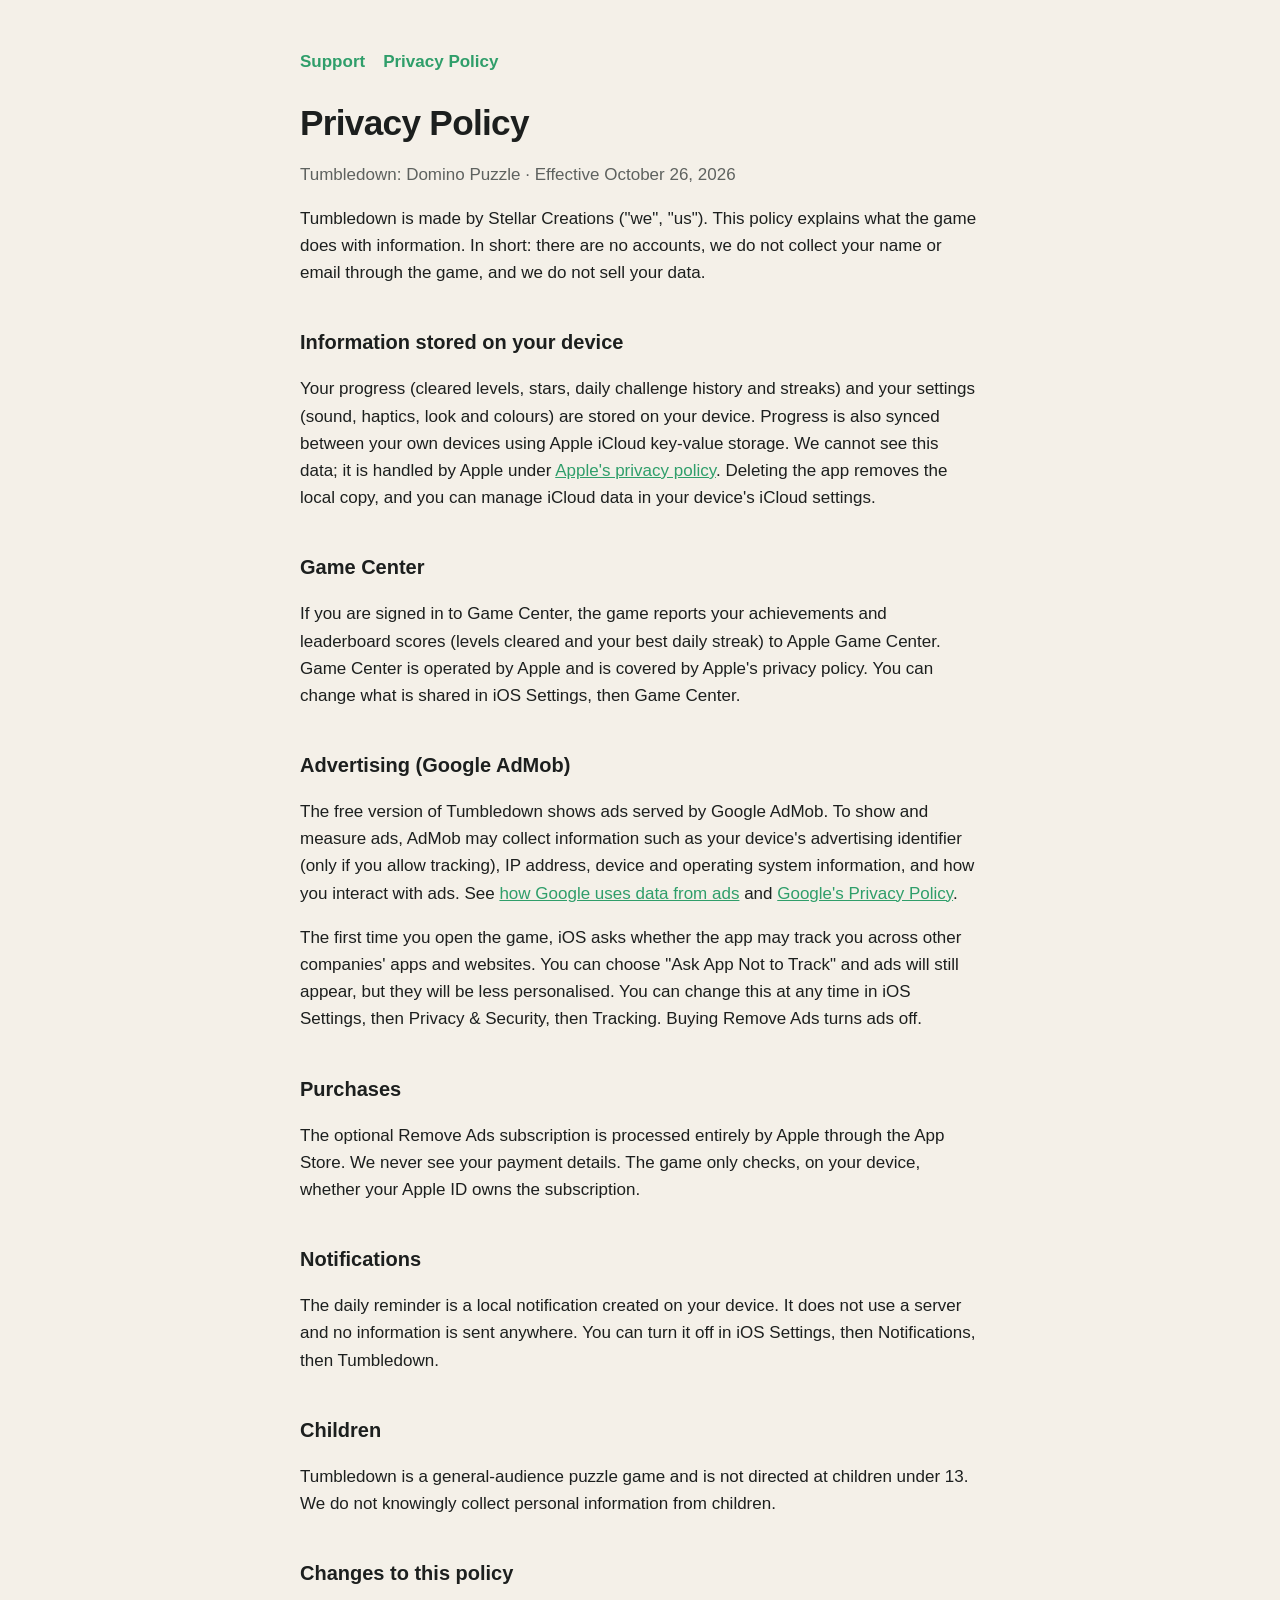
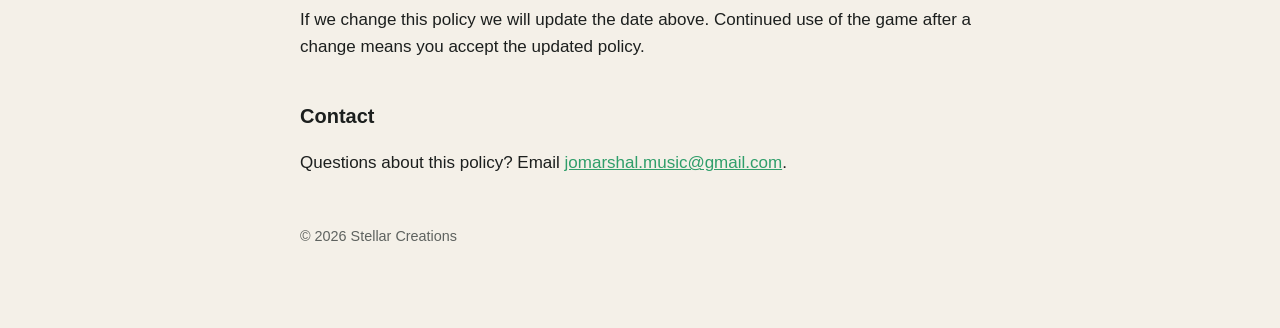
==== privacy.html @ 967f4ca4 "Tumbledown support and privacy pages" ====
<!doctype html><html lang="en"><head><meta charset="utf-8"><meta name="viewport" content="width=device-width,initial-scale=1"><title>Tumbledown Privacy Policy</title><link rel="stylesheet" href="style.css"></head><body><main>
<nav><a href="./">Support</a><a href="privacy.html">Privacy Policy</a></nav>
<h1>Privacy Policy</h1>
<p class="muted">Tumbledown: Domino Puzzle &middot; Effective October 26, 2026</p>
<p>Tumbledown is made by Stellar Creations ("we", "us"). This policy explains what the game does with information. In short: there are no accounts, we do not collect your name or email through the game, and we do not sell your data.</p>

<h2>Information stored on your device</h2>
<p>Your progress (cleared levels, stars, daily challenge history and streaks) and your settings (sound, haptics, look and colours) are stored on your device. Progress is also synced between your own devices using Apple iCloud key-value storage. We cannot see this data; it is handled by Apple under <a href="https://www.apple.com/legal/privacy/">Apple's privacy policy</a>. Deleting the app removes the local copy, and you can manage iCloud data in your device's iCloud settings.</p>

<h2>Game Center</h2>
<p>If you are signed in to Game Center, the game reports your achievements and leaderboard scores (levels cleared and your best daily streak) to Apple Game Center. Game Center is operated by Apple and is covered by Apple's privacy policy. You can change what is shared in iOS Settings, then Game Center.</p>

<h2>Advertising (Google AdMob)</h2>
<p>The free version of Tumbledown shows ads served by Google AdMob. To show and measure ads, AdMob may collect information such as your device's advertising identifier (only if you allow tracking), IP address, device and operating system information, and how you interact with ads. See <a href="https://policies.google.com/technologies/ads">how Google uses data from ads</a> and <a href="https://policies.google.com/privacy">Google's Privacy Policy</a>.</p>
<p>The first time you open the game, iOS asks whether the app may track you across other companies' apps and websites. You can choose "Ask App Not to Track" and ads will still appear, but they will be less personalised. You can change this at any time in iOS Settings, then Privacy &amp; Security, then Tracking. Buying Remove Ads turns ads off.</p>

<h2>Purchases</h2>
<p>The optional Remove Ads subscription is processed entirely by Apple through the App Store. We never see your payment details. The game only checks, on your device, whether your Apple ID owns the subscription.</p>

<h2>Notifications</h2>
<p>The daily reminder is a local notification created on your device. It does not use a server and no information is sent anywhere. You can turn it off in iOS Settings, then Notifications, then Tumbledown.</p>

<h2>Children</h2>
<p>Tumbledown is a general-audience puzzle game and is not directed at children under 13. We do not knowingly collect personal information from children.</p>

<h2>Changes to this policy</h2>
<p>If we change this policy we will update the date above. Continued use of the game after a change means you accept the updated policy.</p>

<h2>Contact</h2>
<p>Questions about this policy? Email <a href="mailto:jomarshal.music@gmail.com">jomarshal.music@gmail.com</a>.</p>

<footer>&copy; 2026 Stellar Creations</footer>
</main></body></html>
---- style.css ----
:root{--bg:#f4f0e8;--ink:#1c1f1e;--muted:#5e625f;--line:#ddd6c8;--card:#eae4d8;--accent:#2f9e6a}
@media (prefers-color-scheme:dark){:root{--bg:#0f2b27;--ink:#f3eee0;--muted:#b9b5a6;--line:#22504a;--card:#163a34;--accent:#46c987}}
*{box-sizing:border-box}body{margin:0;background:var(--bg);color:var(--ink);font:17px/1.6 -apple-system,BlinkMacSystemFont,"Segoe UI",Roboto,Helvetica,Arial,sans-serif}
main{max-width:720px;margin:0 auto;padding:48px 20px 80px}h1{font-size:2.2rem;line-height:1.15;margin:0 0 .3em;letter-spacing:-.02em}
h2{font-size:1.25rem;margin:2em 0 .4em}p,li{color:var(--ink)}.muted{color:var(--muted)}a{color:var(--accent)}
.card{background:var(--card);border:1px solid var(--line);border-radius:16px;padding:18px 20px;margin:16px 0}
nav{display:flex;gap:18px;margin-bottom:28px;font-weight:600}nav a{text-decoration:none}footer{margin-top:48px;color:var(--muted);font-size:.9rem}
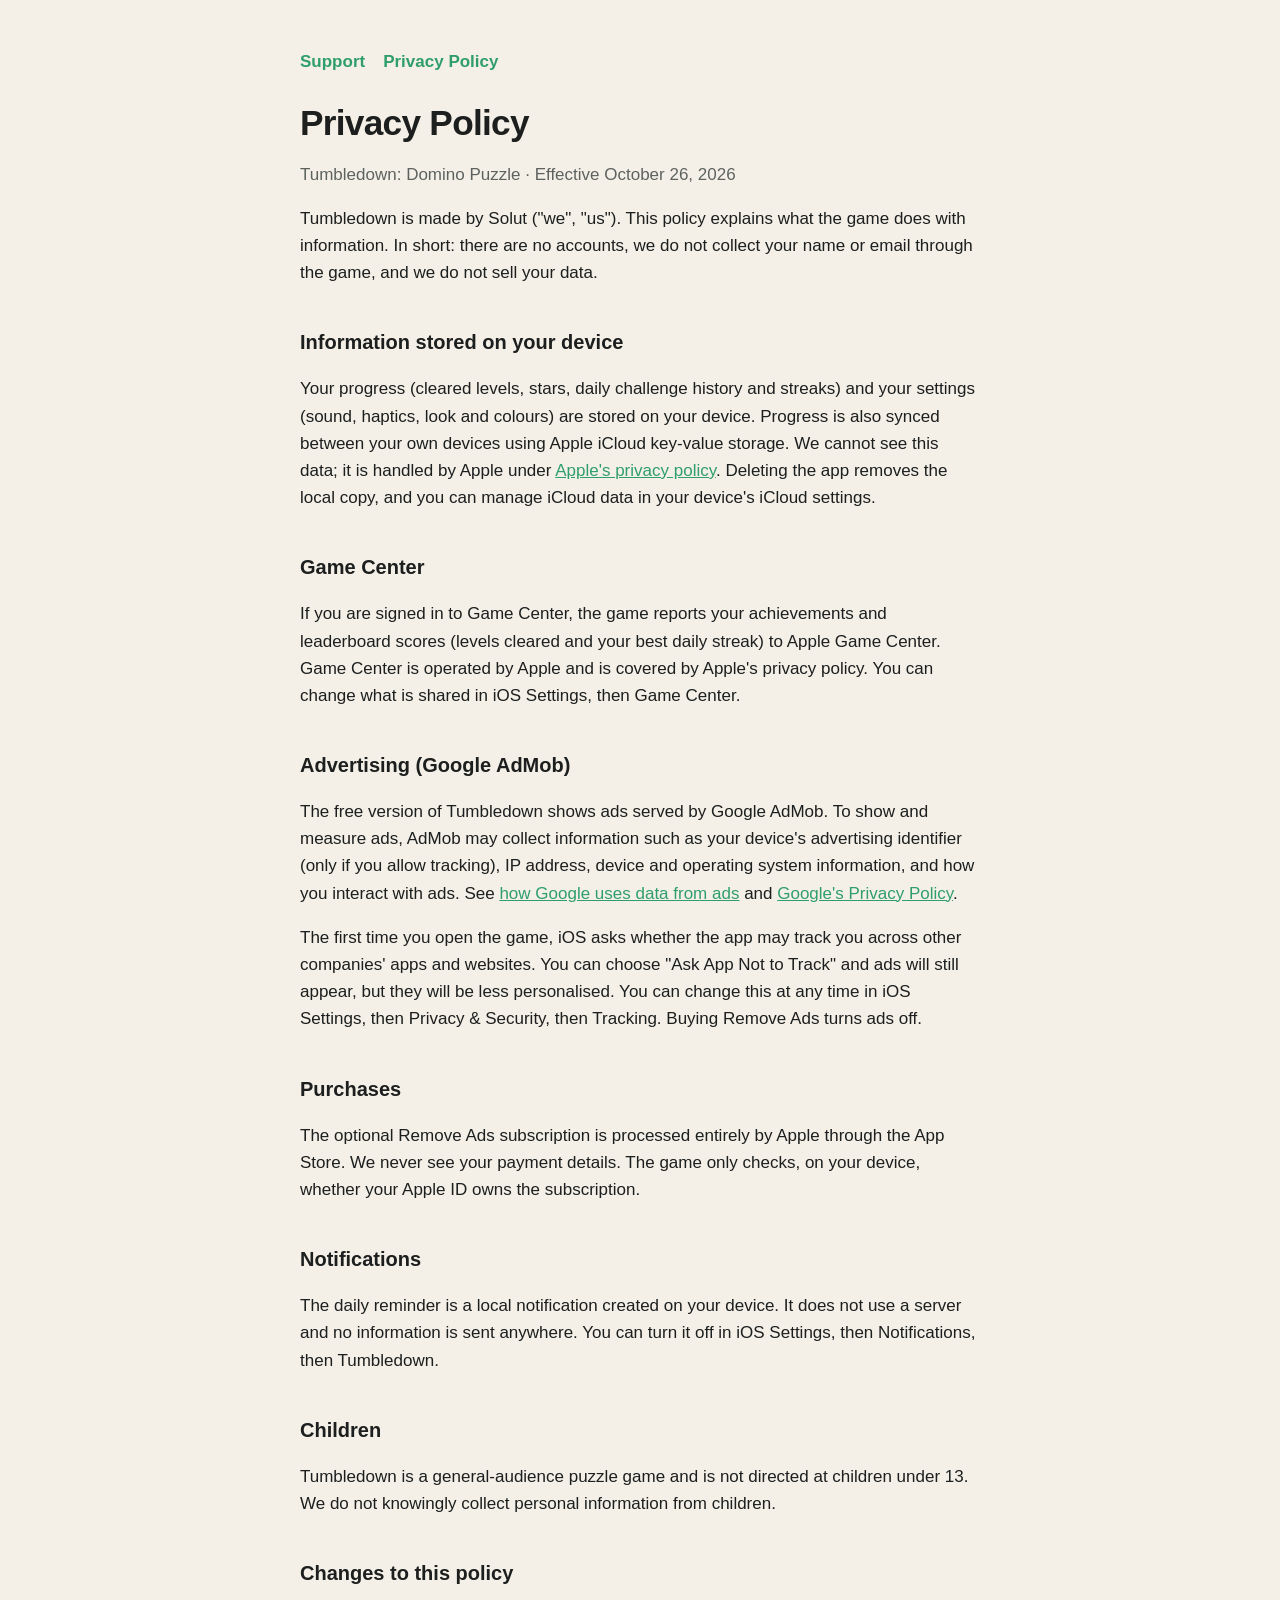
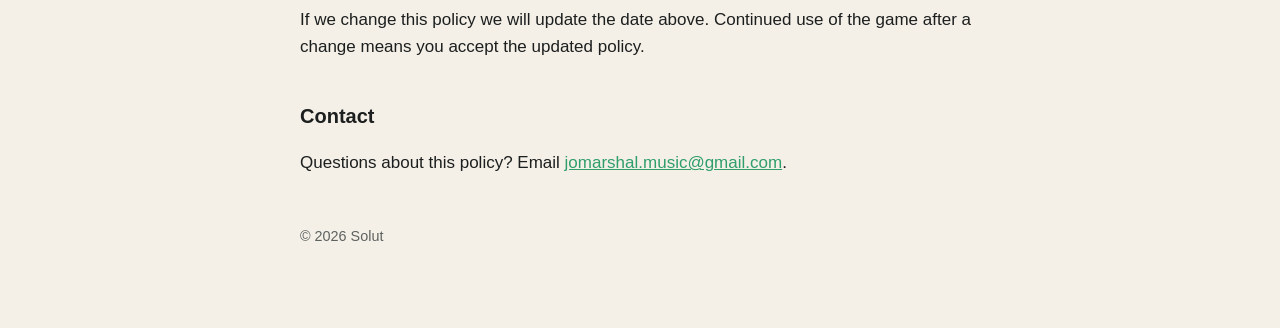
==== commit 3f9de20b: "Publisher name: Solut" ====
--- a/privacy.html
+++ b/privacy.html
@@ -2,7 +2,7 @@
 <nav><a href="./">Support</a><a href="privacy.html">Privacy Policy</a></nav>
 <h1>Privacy Policy</h1>
 <p class="muted">Tumbledown: Domino Puzzle &middot; Effective October 26, 2026</p>
-<p>Tumbledown is made by Stellar Creations ("we", "us"). This policy explains what the game does with information. In short: there are no accounts, we do not collect your name or email through the game, and we do not sell your data.</p>
+<p>Tumbledown is made by Solut ("we", "us"). This policy explains what the game does with information. In short: there are no accounts, we do not collect your name or email through the game, and we do not sell your data.</p>
 
 <h2>Information stored on your device</h2>
 <p>Your progress (cleared levels, stars, daily challenge history and streaks) and your settings (sound, haptics, look and colours) are stored on your device. Progress is also synced between your own devices using Apple iCloud key-value storage. We cannot see this data; it is handled by Apple under <a href="https://www.apple.com/legal/privacy/">Apple's privacy policy</a>. Deleting the app removes the local copy, and you can manage iCloud data in your device's iCloud settings.</p>
@@ -29,5 +29,5 @@
 <h2>Contact</h2>
 <p>Questions about this policy? Email <a href="mailto:jomarshal.music@gmail.com">jomarshal.music@gmail.com</a>.</p>
 
-<footer>&copy; 2026 Stellar Creations</footer>
+<footer>&copy; 2026 Solut</footer>
 </main></body></html>
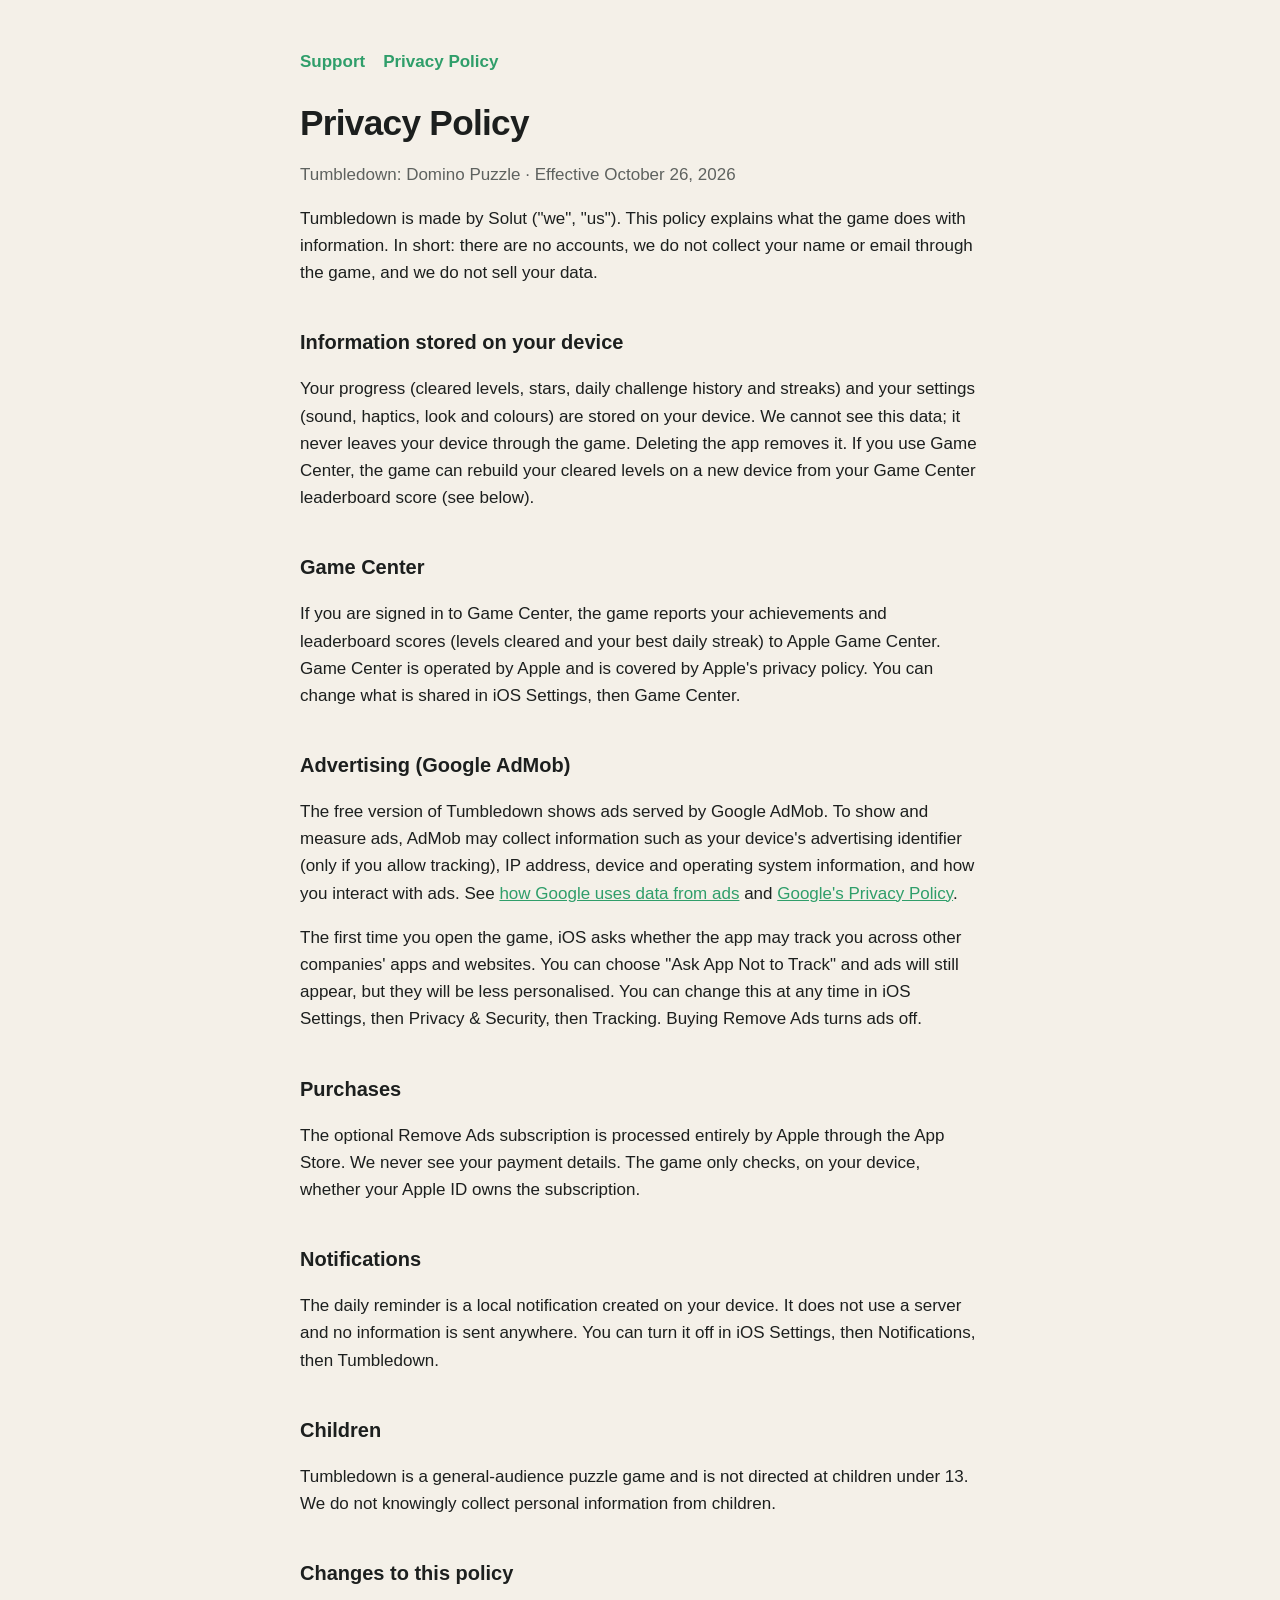
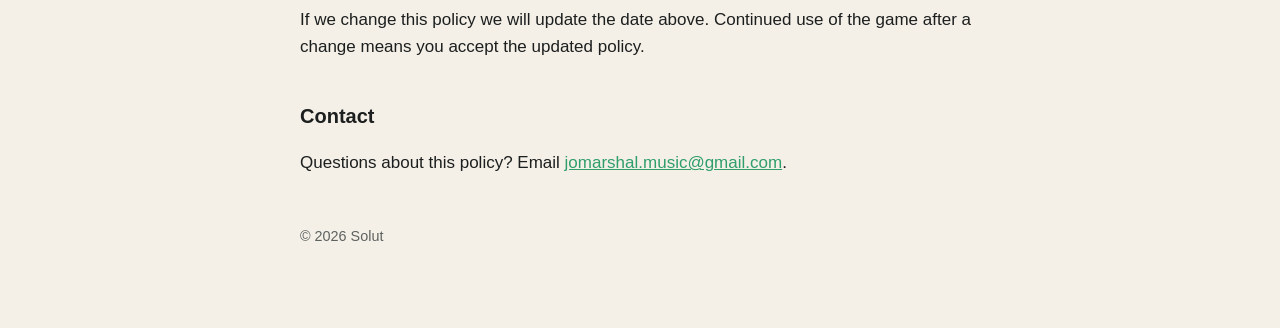
==== commit e26ced6c: "Remove iCloud sync claims: progress is stored on the device (Game Center can restore cleared levels)" ====
--- a/privacy.html
+++ b/privacy.html
@@ -5,7 +5,7 @@
 <p>Tumbledown is made by Solut ("we", "us"). This policy explains what the game does with information. In short: there are no accounts, we do not collect your name or email through the game, and we do not sell your data.</p>
 
 <h2>Information stored on your device</h2>
-<p>Your progress (cleared levels, stars, daily challenge history and streaks) and your settings (sound, haptics, look and colours) are stored on your device. Progress is also synced between your own devices using Apple iCloud key-value storage. We cannot see this data; it is handled by Apple under <a href="https://www.apple.com/legal/privacy/">Apple's privacy policy</a>. Deleting the app removes the local copy, and you can manage iCloud data in your device's iCloud settings.</p>
+<p>Your progress (cleared levels, stars, daily challenge history and streaks) and your settings (sound, haptics, look and colours) are stored on your device. We cannot see this data; it never leaves your device through the game. Deleting the app removes it. If you use Game Center, the game can rebuild your cleared levels on a new device from your Game Center leaderboard score (see below).</p>
 
 <h2>Game Center</h2>
 <p>If you are signed in to Game Center, the game reports your achievements and leaderboard scores (levels cleared and your best daily streak) to Apple Game Center. Game Center is operated by Apple and is covered by Apple's privacy policy. You can change what is shared in iOS Settings, then Game Center.</p>
